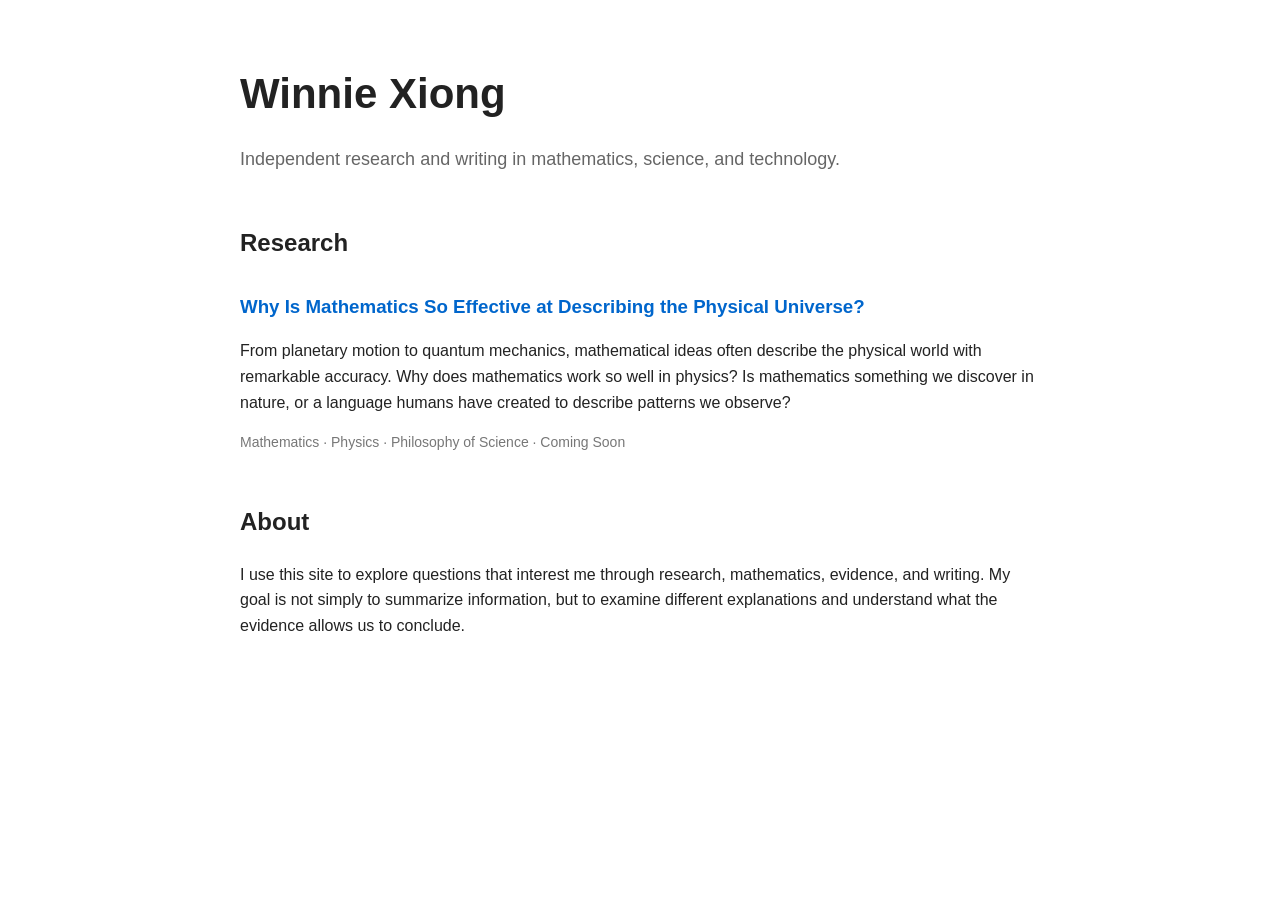
==== index.html @ 998c2522 "Create initial homepage" ====
<!DOCTYPE html>
<html lang="en">

<head>
  <meta charset="UTF-8">
  <meta name="viewport" content="width=device-width, initial-scale=1.0">

  <title>Winnie Xiong | Research & Writing</title>

  <style>
    body {
      max-width: 800px;
      margin: 60px auto;
      padding: 0 20px;
      font-family: Arial, sans-serif;
      line-height: 1.6;
      color: #222;
    }

    h1 {
      font-size: 42px;
      margin-bottom: 5px;
    }

    .subtitle {
      color: #666;
      font-size: 18px;
    }

    h2 {
      margin-top: 50px;
    }

    .article {
      margin: 30px 0;
    }

    .article h3 {
      margin-bottom: 5px;
    }

    a {
      color: #0066cc;
      text-decoration: none;
    }

    a:hover {
      text-decoration: underline;
    }

    .topic {
      color: #777;
      font-size: 14px;
    }
  </style>
</head>

<body>

  <h1>Winnie Xiong</h1>

  <p class="subtitle">
    Independent research and writing in mathematics, science, and technology.
  </p>

  <h2>Research</h2>

  <div class="article">

    <h3>
      <a href="#">
        Why Is Mathematics So Effective at Describing the Physical Universe?
      </a>
    </h3>

    <p>
      From planetary motion to quantum mechanics, mathematical ideas often
      describe the physical world with remarkable accuracy. Why does mathematics
      work so well in physics? Is mathematics something we discover in nature,
      or a language humans have created to describe patterns we observe?
    </p>

    <p class="topic">
      Mathematics · Physics · Philosophy of Science · Coming Soon
    </p>

  </div>

  <h2>About</h2>

  <p>
    I use this site to explore questions that interest me through research,
    mathematics, evidence, and writing. My goal is not simply to summarize
    information, but to examine different explanations and understand what
    the evidence allows us to conclude.
  </p>

</body>

</html>
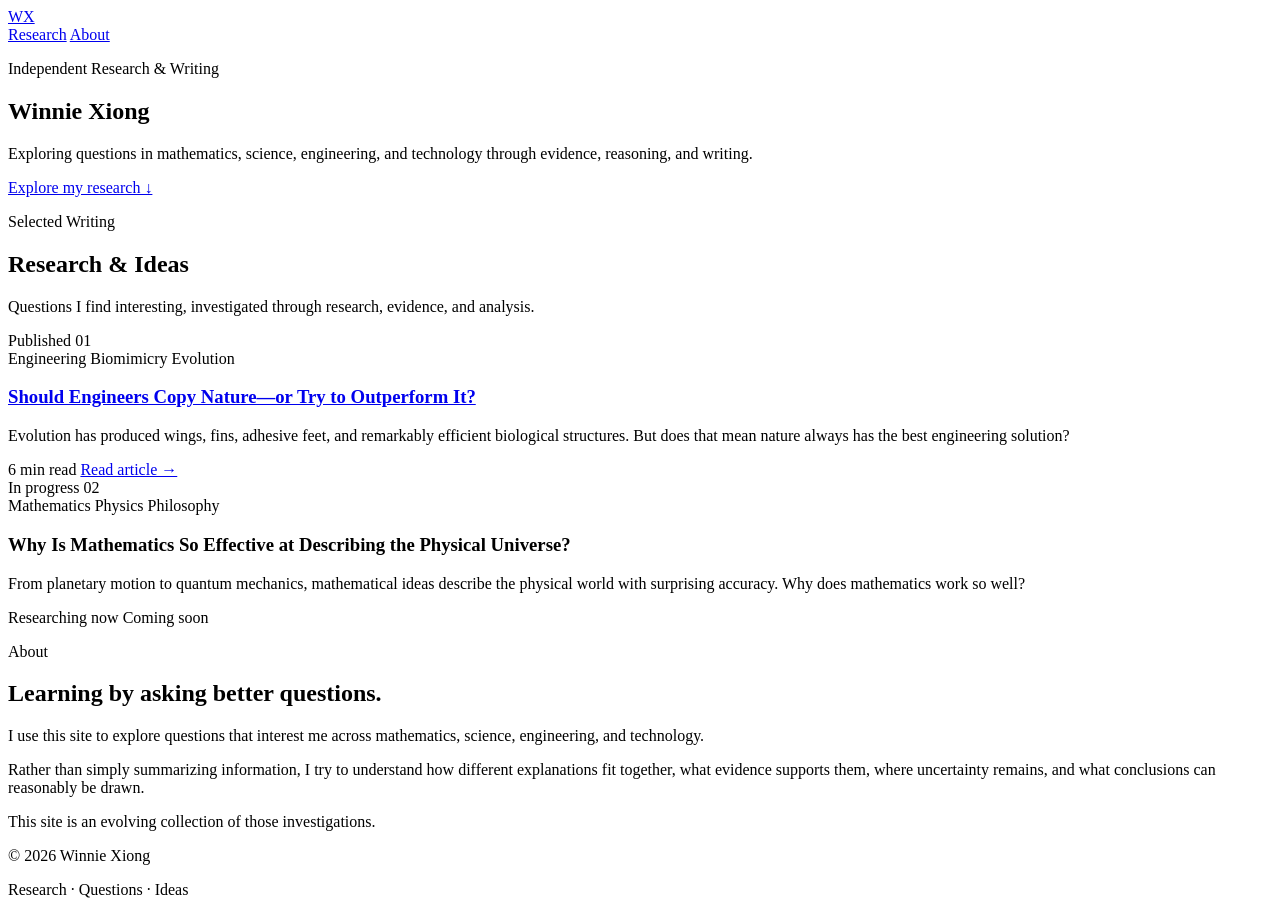
==== commit 3312ec3f: "Redesign research homepage" ====
--- a/index.html
+++ b/index.html
@@ -5,95 +5,235 @@
   <meta charset="UTF-8">
   <meta name="viewport" content="width=device-width, initial-scale=1.0">
 
+  <meta
+    name="description"
+    content="Independent research and writing by Winnie Xiong in mathematics, science, engineering, and technology."
+  >
+
   <title>Winnie Xiong | Research & Writing</title>
 
-  <style>
-    body {
-      max-width: 800px;
-      margin: 60px auto;
-      padding: 0 20px;
-      font-family: Arial, sans-serif;
-      line-height: 1.6;
-      color: #222;
-    }
-
-    h1 {
-      font-size: 42px;
-      margin-bottom: 5px;
-    }
-
-    .subtitle {
-      color: #666;
-      font-size: 18px;
-    }
-
-    h2 {
-      margin-top: 50px;
-    }
-
-    .article {
-      margin: 30px 0;
-    }
-
-    .article h3 {
-      margin-bottom: 5px;
-    }
-
-    a {
-      color: #0066cc;
-      text-decoration: none;
-    }
-
-    a:hover {
-      text-decoration: underline;
-    }
-
-    .topic {
-      color: #777;
-      font-size: 14px;
-    }
-  </style>
+  <link rel="stylesheet" href="style.css">
 </head>
 
 <body>
 
-  <h1>Winnie Xiong</h1>
-
-  <p class="subtitle">
-    Independent research and writing in mathematics, science, and technology.
-  </p>
-
-  <h2>Research</h2>
-
-  <div class="article">
-
-    <h3>
-      <a href="#">
-        Why Is Mathematics So Effective at Describing the Physical Universe?
-      </a>
-    </h3>
-
-    <p>
-      From planetary motion to quantum mechanics, mathematical ideas often
-      describe the physical world with remarkable accuracy. Why does mathematics
-      work so well in physics? Is mathematics something we discover in nature,
-      or a language humans have created to describe patterns we observe?
-    </p>
-
-    <p class="topic">
-      Mathematics · Physics · Philosophy of Science · Coming Soon
-    </p>
-
-  </div>
-
-  <h2>About</h2>
-
-  <p>
-    I use this site to explore questions that interest me through research,
-    mathematics, evidence, and writing. My goal is not simply to summarize
-    information, but to examine different explanations and understand what
-    the evidence allows us to conclude.
-  </p>
+  <header class="site-header">
+    <div class="container nav-container">
+
+      <a class="logo" href="index.html">WX</a>
+
+      <nav>
+        <a href="#research">Research</a>
+        <a href="#about">About</a>
+      </nav>
+
+    </div>
+  </header>
+
+
+  <main>
+
+    <!-- HERO -->
+
+    <section class="hero">
+      <div class="container hero-content">
+
+        <p class="eyebrow">Independent Research & Writing</p>
+
+        <h1>
+          Winnie Xiong
+        </h1>
+
+        <p class="hero-description">
+          Exploring questions in mathematics, science, engineering,
+          and technology through evidence, reasoning, and writing.
+        </p>
+
+        <a class="button" href="#research">
+          Explore my research ↓
+        </a>
+
+      </div>
+    </section>
+
+
+    <!-- RESEARCH -->
+
+    <section class="section" id="research">
+
+      <div class="container">
+
+        <div class="section-heading">
+
+          <div>
+            <p class="eyebrow">Selected Writing</p>
+            <h2>Research & Ideas</h2>
+          </div>
+
+          <p class="section-intro">
+            Questions I find interesting, investigated through research,
+            evidence, and analysis.
+          </p>
+
+        </div>
+
+
+        <div class="research-grid">
+
+          <!-- BIOMIMICRY ARTICLE -->
+
+          <article class="card featured-card">
+
+            <div class="card-top">
+
+              <span class="status published">
+                Published
+              </span>
+
+              <span class="number">
+                01
+              </span>
+
+            </div>
+
+            <div class="tags">
+              <span>Engineering</span>
+              <span>Biomimicry</span>
+              <span>Evolution</span>
+            </div>
+
+            <h3>
+              <a href="articles/biomimicry.html">
+                Should Engineers Copy Nature—or Try to Outperform It?
+              </a>
+            </h3>
+
+            <p>
+              Evolution has produced wings, fins, adhesive feet, and
+              remarkably efficient biological structures. But does that
+              mean nature always has the best engineering solution?
+            </p>
+
+            <div class="card-footer">
+
+              <span>6 min read</span>
+
+              <a
+                class="read-link"
+                href="articles/biomimicry.html"
+              >
+                Read article →
+              </a>
+
+            </div>
+
+          </article>
+
+
+          <!-- MATHEMATICS ARTICLE -->
+
+          <article class="card">
+
+            <div class="card-top">
+
+              <span class="status progress">
+                In progress
+              </span>
+
+              <span class="number">
+                02
+              </span>
+
+            </div>
+
+            <div class="tags">
+              <span>Mathematics</span>
+              <span>Physics</span>
+              <span>Philosophy</span>
+            </div>
+
+            <h3>
+              Why Is Mathematics So Effective at Describing the Physical Universe?
+            </h3>
+
+            <p>
+              From planetary motion to quantum mechanics, mathematical ideas
+              describe the physical world with surprising accuracy. Why does
+              mathematics work so well?
+            </p>
+
+            <div class="card-footer">
+
+              <span>Researching now</span>
+
+              <span class="coming-soon">
+                Coming soon
+              </span>
+
+            </div>
+
+          </article>
+
+        </div>
+
+      </div>
+
+    </section>
+
+
+    <!-- ABOUT -->
+
+    <section class="section about-section" id="about">
+
+      <div class="container about-grid">
+
+        <div>
+          <p class="eyebrow">About</p>
+          <h2>Learning by asking better questions.</h2>
+        </div>
+
+        <div class="about-text">
+
+          <p>
+            I use this site to explore questions that interest me across
+            mathematics, science, engineering, and technology.
+          </p>
+
+          <p>
+            Rather than simply summarizing information, I try to understand
+            how different explanations fit together, what evidence supports
+            them, where uncertainty remains, and what conclusions can
+            reasonably be drawn.
+          </p>
+
+          <p>
+            This site is an evolving collection of those investigations.
+          </p>
+
+        </div>
+
+      </div>
+
+    </section>
+
+  </main>
+
+
+  <footer>
+
+    <div class="container footer-content">
+
+      <p>
+        © 2026 Winnie Xiong
+      </p>
+
+      <p>
+        Research · Questions · Ideas
+      </p>
+
+    </div>
+
+  </footer>
 
 </body>
 
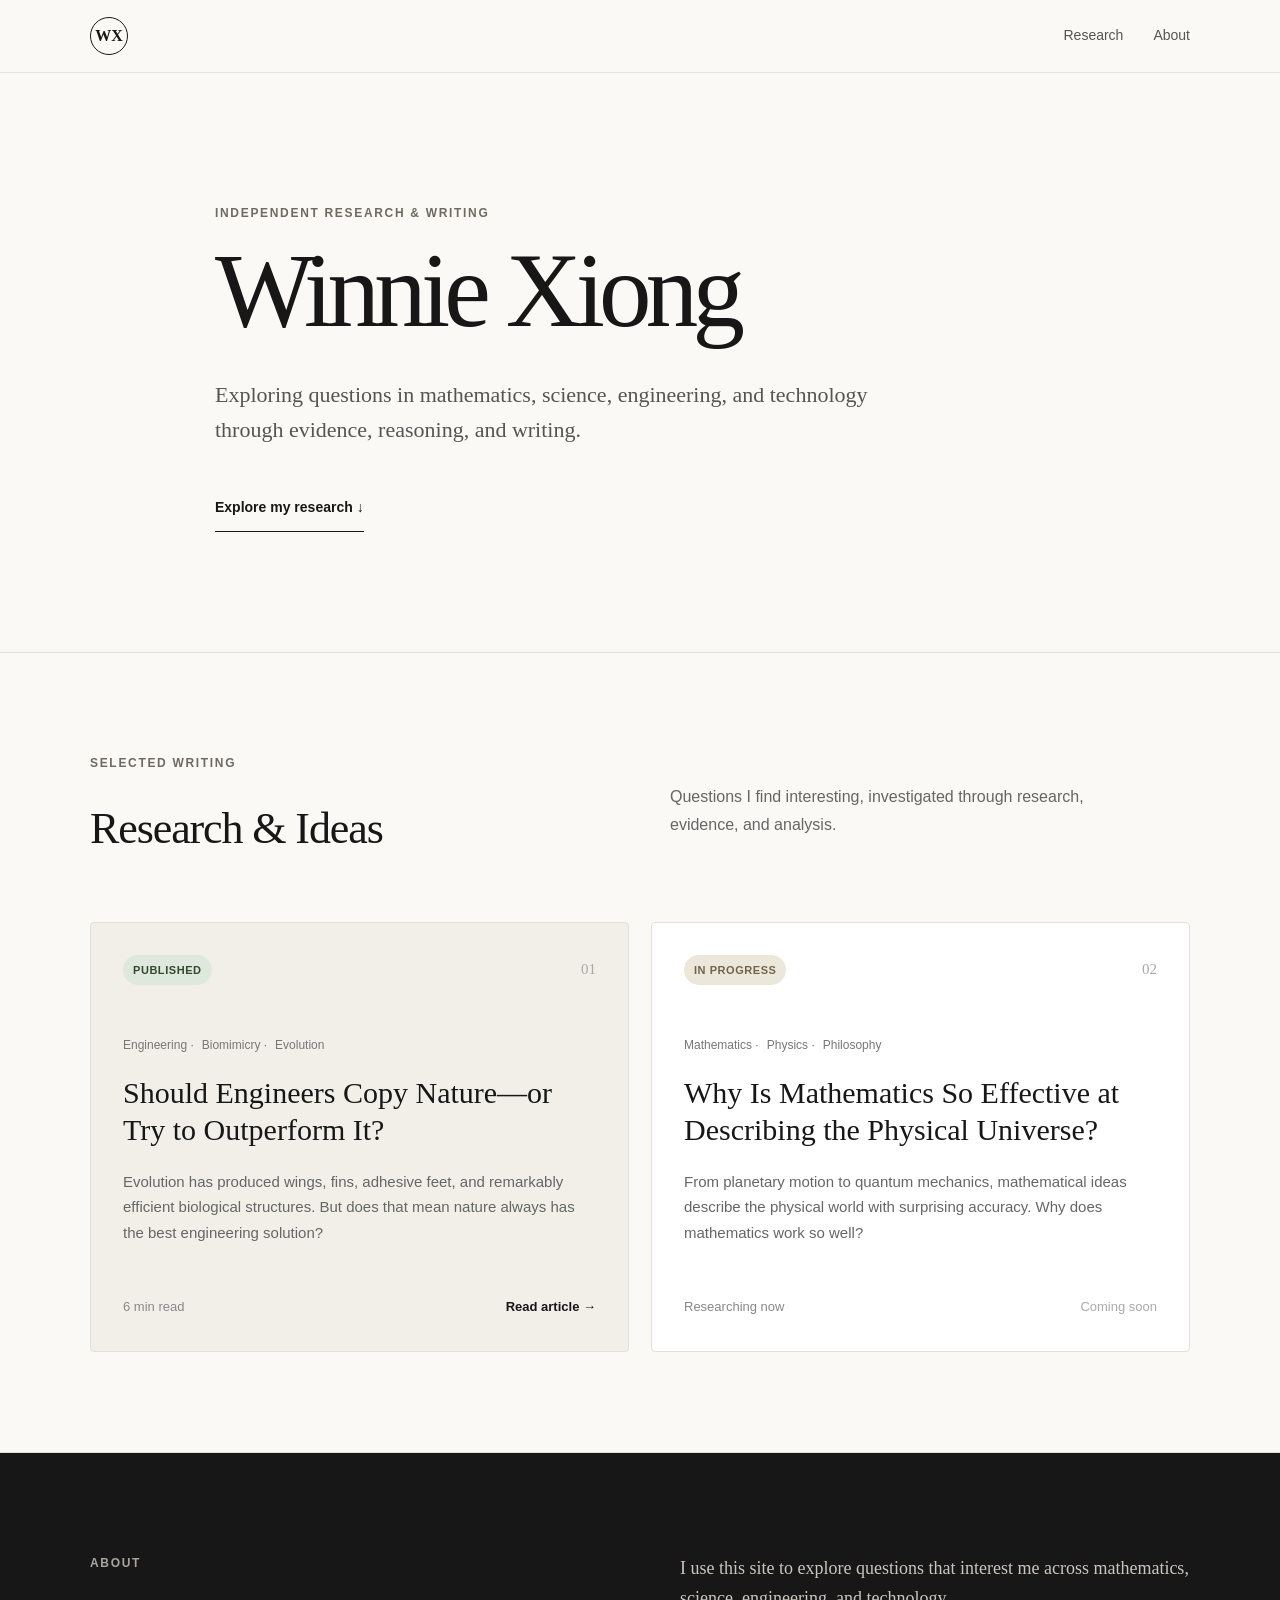
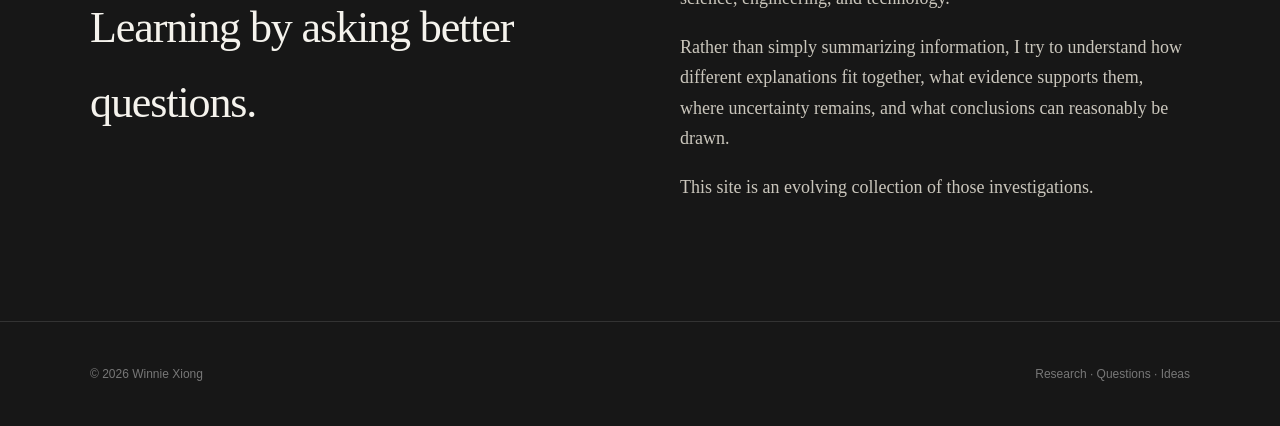
==== commit 481003b5: "Add GoatCounter script for analytics tracking" ====
--- a/index.html
+++ b/index.html
@@ -14,7 +14,11 @@
 
   <link rel="stylesheet" href="style.css">
 </head>
-
+<script
+  data-goatcounter="https://wxresearch.goatcounter.com/count"
+  async
+  src="https://gc.zgo.at/count.js">
+</script>
 <body>
 
   <header class="site-header">
--- a/style.css
+++ b/style.css
@@ -0,0 +1,456 @@
+/* ------------------------------
+   Base
+------------------------------ */
+
+* {
+  box-sizing: border-box;
+}
+
+html {
+  scroll-behavior: smooth;
+}
+
+body {
+  margin: 0;
+  background: #faf9f6;
+  color: #171717;
+
+  font-family:
+    Inter,
+    -apple-system,
+    BlinkMacSystemFont,
+    "Segoe UI",
+    sans-serif;
+
+  line-height: 1.7;
+}
+
+a {
+  color: inherit;
+}
+
+.container {
+  width: min(1100px, calc(100% - 48px));
+  margin: 0 auto;
+}
+
+
+/* ------------------------------
+   Navigation
+------------------------------ */
+
+.site-header {
+  background: rgba(250, 249, 246, 0.92);
+  border-bottom: 1px solid #e8e5df;
+  position: sticky;
+  top: 0;
+  z-index: 10;
+  backdrop-filter: blur(12px);
+}
+
+.nav-container {
+  height: 72px;
+
+  display: flex;
+  align-items: center;
+  justify-content: space-between;
+}
+
+.logo {
+  width: 38px;
+  height: 38px;
+
+  display: flex;
+  align-items: center;
+  justify-content: center;
+
+  border: 1px solid #171717;
+  border-radius: 50%;
+
+  font-family: Georgia, serif;
+  font-weight: bold;
+
+  text-decoration: none;
+}
+
+nav {
+  display: flex;
+  gap: 30px;
+}
+
+nav a {
+  color: #555;
+  text-decoration: none;
+  font-size: 14px;
+}
+
+nav a:hover {
+  color: #111;
+}
+
+
+/* ------------------------------
+   Hero
+------------------------------ */
+
+.hero {
+  padding: 130px 0 120px;
+}
+
+.hero-content {
+  max-width: 850px;
+}
+
+.eyebrow {
+  margin: 0 0 18px;
+
+  color: #6f6a61;
+
+  font-size: 12px;
+  font-weight: 700;
+
+  letter-spacing: 0.14em;
+  text-transform: uppercase;
+}
+
+.hero h1 {
+  margin: 0;
+
+  font-family: Georgia, "Times New Roman", serif;
+  font-weight: 400;
+
+  font-size: clamp(60px, 9vw, 105px);
+  line-height: 0.95;
+
+  letter-spacing: -0.055em;
+}
+
+.hero-description {
+  max-width: 680px;
+
+  margin: 36px 0 36px;
+
+  color: #555;
+
+  font-family: Georgia, "Times New Roman", serif;
+  font-size: 22px;
+  line-height: 1.6;
+}
+
+.button {
+  display: inline-block;
+
+  padding: 12px 0;
+
+  border-bottom: 1px solid #171717;
+
+  font-size: 14px;
+  font-weight: 600;
+
+  text-decoration: none;
+}
+
+
+/* ------------------------------
+   Sections
+------------------------------ */
+
+.section {
+  padding: 100px 0;
+
+  border-top: 1px solid #e2dfd8;
+}
+
+.section-heading {
+  display: grid;
+
+  grid-template-columns: 1fr 1fr;
+
+  gap: 60px;
+
+  margin-bottom: 55px;
+}
+
+.section-heading h2,
+.about-grid h2 {
+  margin: 0;
+
+  font-family: Georgia, "Times New Roman", serif;
+  font-size: 44px;
+  font-weight: 400;
+
+  letter-spacing: -0.025em;
+}
+
+.section-intro {
+  max-width: 440px;
+
+  margin: 30px 0 0;
+
+  color: #666;
+
+  font-size: 16px;
+}
+
+
+/* ------------------------------
+   Research Cards
+------------------------------ */
+
+.research-grid {
+  display: grid;
+
+  grid-template-columns: repeat(2, minmax(0, 1fr));
+
+  gap: 22px;
+}
+
+.card {
+  min-height: 430px;
+
+  padding: 32px;
+
+  background: #ffffff;
+
+  border: 1px solid #e3e0d9;
+  border-radius: 4px;
+
+  display: flex;
+  flex-direction: column;
+
+  transition:
+    transform 0.2s ease,
+    box-shadow 0.2s ease;
+}
+
+.card:hover {
+  transform: translateY(-3px);
+
+  box-shadow:
+    0 12px 40px rgba(0, 0, 0, 0.06);
+}
+
+.featured-card {
+  background: #f1efe8;
+}
+
+.card-top {
+  display: flex;
+
+  justify-content: space-between;
+  align-items: center;
+
+  margin-bottom: 50px;
+}
+
+.status {
+  padding: 6px 10px;
+
+  border-radius: 20px;
+
+  font-size: 11px;
+  font-weight: 700;
+
+  letter-spacing: 0.05em;
+  text-transform: uppercase;
+}
+
+.published {
+  background: #dfe8dc;
+  color: #31492e;
+}
+
+.progress {
+  background: #ece7db;
+  color: #72634d;
+}
+
+.number {
+  color: #aaa;
+
+  font-family: Georgia, serif;
+  font-size: 15px;
+}
+
+.tags {
+  display: flex;
+  flex-wrap: wrap;
+
+  gap: 8px;
+
+  margin-bottom: 18px;
+}
+
+.tags span {
+  color: #777;
+
+  font-size: 12px;
+}
+
+.tags span:not(:last-child)::after {
+  content: " ·";
+}
+
+.card h3 {
+  margin: 0 0 20px;
+
+  font-family: Georgia, "Times New Roman", serif;
+  font-size: 30px;
+  font-weight: 400;
+
+  line-height: 1.25;
+}
+
+.card h3 a {
+  text-decoration: none;
+}
+
+.card h3 a:hover {
+  text-decoration: underline;
+  text-decoration-thickness: 1px;
+  text-underline-offset: 5px;
+}
+
+.card > p {
+  margin: 0;
+
+  color: #666;
+
+  font-size: 15px;
+}
+
+.card-footer {
+  margin-top: auto;
+  padding-top: 40px;
+
+  display: flex;
+  justify-content: space-between;
+  align-items: center;
+
+  color: #888;
+
+  font-size: 13px;
+}
+
+.read-link {
+  color: #171717;
+
+  font-weight: 600;
+
+  text-decoration: none;
+}
+
+.coming-soon {
+  color: #aaa;
+}
+
+
+/* ------------------------------
+   About
+------------------------------ */
+
+.about-section {
+  background: #171717;
+  color: #f5f3ed;
+}
+
+.about-section .eyebrow {
+  color: #aaa69c;
+}
+
+.about-grid {
+  display: grid;
+
+  grid-template-columns: 1fr 1fr;
+
+  gap: 80px;
+}
+
+.about-text {
+  color: #cac6bc;
+
+  font-family: Georgia, "Times New Roman", serif;
+
+  font-size: 18px;
+}
+
+.about-text p:first-child {
+  margin-top: 0;
+}
+
+
+/* ------------------------------
+   Footer
+------------------------------ */
+
+footer {
+  background: #171717;
+  color: #777;
+
+  border-top: 1px solid #333;
+}
+
+.footer-content {
+  padding: 30px 0;
+
+  display: flex;
+  justify-content: space-between;
+
+  font-size: 12px;
+}
+
+
+/* ------------------------------
+   Mobile
+------------------------------ */
+
+@media (max-width: 750px) {
+
+  .container {
+    width: min(100% - 32px, 1100px);
+  }
+
+  .hero {
+    padding: 95px 0 85px;
+  }
+
+  .hero h1 {
+    font-size: 58px;
+  }
+
+  .hero-description {
+    font-size: 19px;
+  }
+
+  .section {
+    padding: 75px 0;
+  }
+
+  .section-heading,
+  .about-grid,
+  .research-grid {
+    grid-template-columns: 1fr;
+  }
+
+  .section-heading {
+    gap: 5px;
+  }
+
+  .about-grid {
+    gap: 40px;
+  }
+
+  .card {
+    min-height: 390px;
+  }
+
+  nav {
+    gap: 18px;
+  }
+
+  .footer-content {
+    flex-direction: column;
+    gap: 5px;
+  }
+
+}
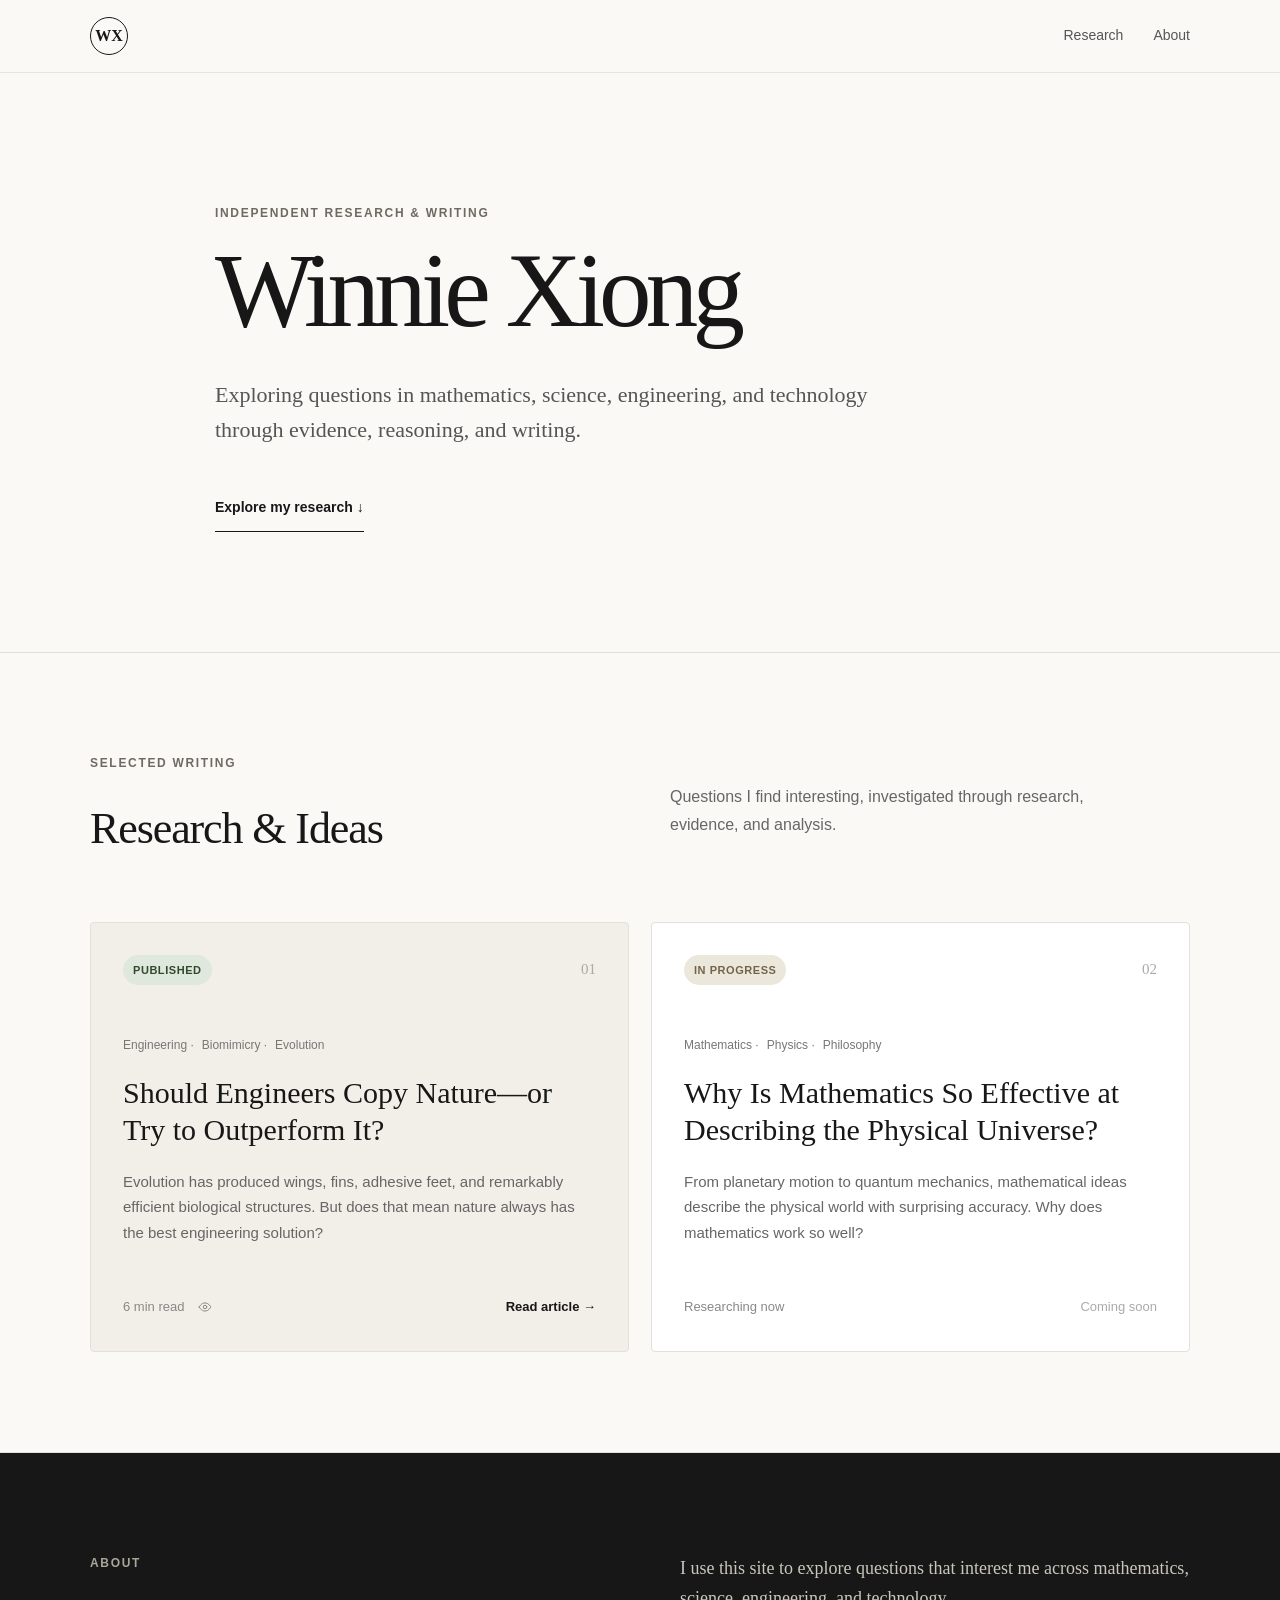
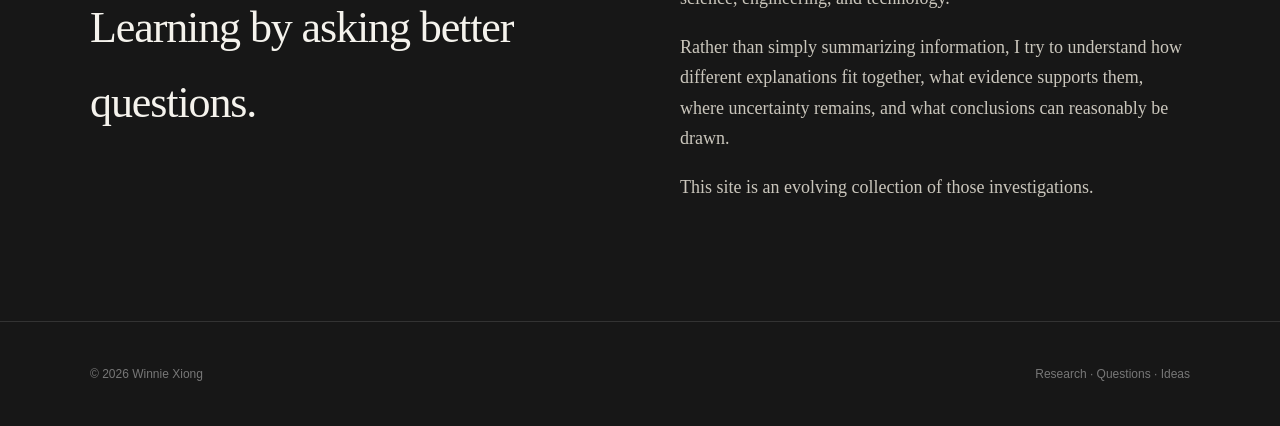
==== commit 4d1051d5: "Show biomimicry article views on homepage research card" ====
--- a/index.html
+++ b/index.html
@@ -13,6 +13,21 @@
   <title>Winnie Xiong | Research & Writing</title>
 
   <link rel="stylesheet" href="style.css">
+  <style>
+    .article-card-details {
+      display: inline-flex;
+      align-items: center;
+      gap: 14px;
+      flex-wrap: wrap;
+    }
+    .article-card-views {
+      display: inline-flex;
+      align-items: center;
+      gap: 6px;
+      color: #888;
+      white-space: nowrap;
+    }
+  </style>
 </head>
 <script
   data-goatcounter="https://wxresearch.goatcounter.com/count"
@@ -120,7 +135,18 @@
 
             <div class="card-footer">
 
-              <span>6 min read</span>
+              <span class="article-card-details">
+                <span>6 min read</span>
+                <span class="article-card-views" id="biomimicry-home-views" hidden>
+                  <svg aria-hidden="true" width="14" height="14" viewBox="0 0 24 24"
+                       fill="none" stroke="currentColor" stroke-width="1.7"
+                       stroke-linecap="round" stroke-linejoin="round">
+                    <path d="M2 12s3.5-7 10-7 10 7 10 7-3.5 7-10 7S2 12 2 12Z"></path>
+                    <circle cx="12" cy="12" r="3"></circle>
+                  </svg>
+                  <span id="biomimicry-home-count"></span>
+                </span>
+              </span>
 
               <a
                 class="read-link"
@@ -239,6 +265,25 @@
 
   </footer>
 
+  <script>
+    window.addEventListener("load", async function () {
+      const wrapper = document.getElementById("biomimicry-home-views");
+      const counter = document.getElementById("biomimicry-home-count");
+      try {
+        const articlePath = "/articles/biomimicry.html";
+        const endpoint = "https://wxresearch.goatcounter.com/counter/" +
+          encodeURIComponent(articlePath) + ".json";
+        const response = await fetch(endpoint);
+        if (!response.ok) throw new Error("View count unavailable");
+        const data = await response.json();
+        if (data.count == null) throw new Error("Missing view count");
+        counter.textContent = data.count + " views";
+        wrapper.hidden = false;
+      } catch (error) {
+        // Keep the card clean if the public counter is unavailable.
+      }
+    });
+  </script>
 </body>
 
 </html>
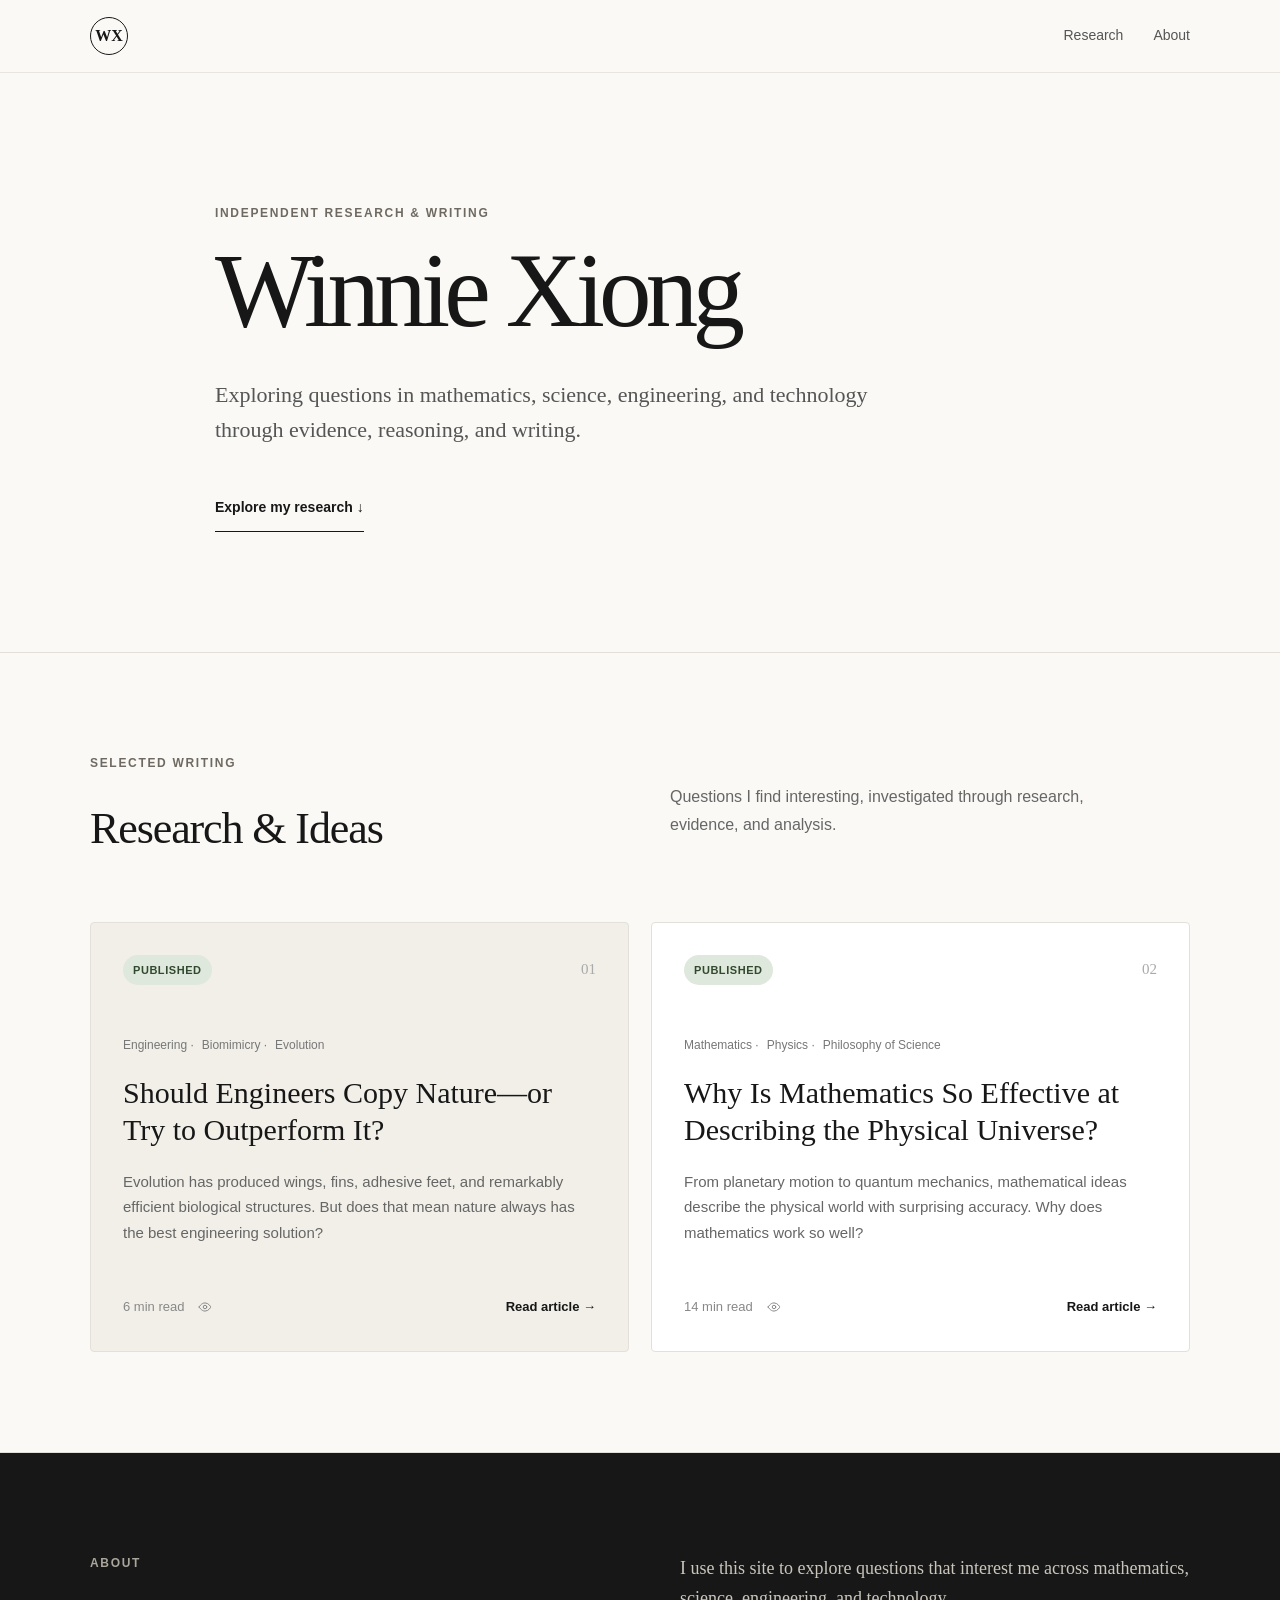
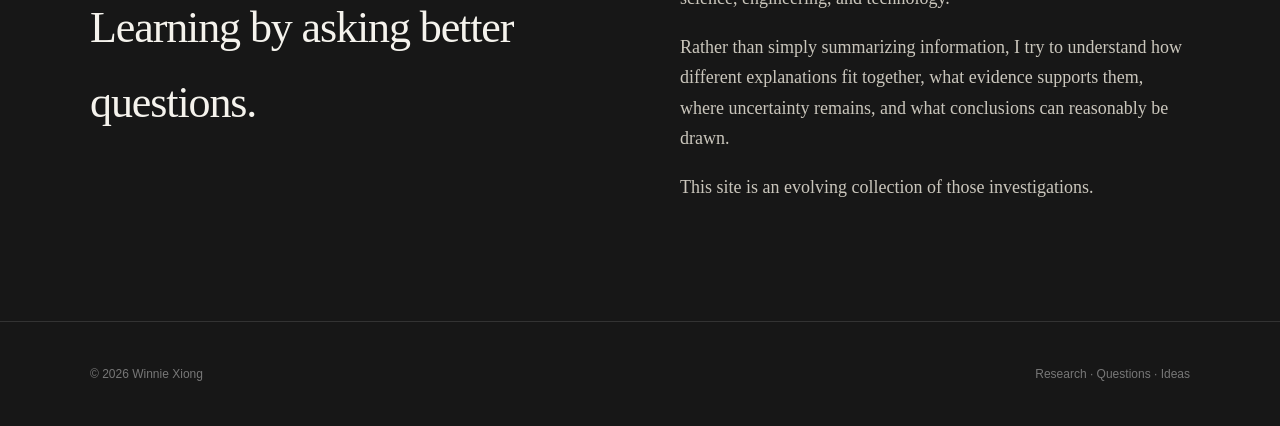
==== commit aa3b2a2e: "Publish mathematics research homepage card and view counter" ====
--- a/index.html
+++ b/index.html
@@ -4,7 +4,7 @@
 <head>
   <meta charset="UTF-8">
   <meta name="viewport" content="width=device-width, initial-scale=1.0">
-
+  <meta name="google-site-verification" content="34hgSMpipDm6D7_AFcHOH1ztGL6oUWR7RAYFdUmT0Kc" />
   <meta
     name="description"
     content="Independent research and writing by Winnie Xiong in mathematics, science, engineering, and technology."
@@ -166,8 +166,8 @@
 
             <div class="card-top">
 
-              <span class="status progress">
-                In progress
+              <span class="status published">
+                Published
               </span>
 
               <span class="number">
@@ -179,11 +179,13 @@
             <div class="tags">
               <span>Mathematics</span>
               <span>Physics</span>
-              <span>Philosophy</span>
+              <span>Philosophy of Science</span>
             </div>
 
             <h3>
-              Why Is Mathematics So Effective at Describing the Physical Universe?
+              <a href="articles/mathematics.html">
+                Why Is Mathematics So Effective at Describing the Physical Universe?
+              </a>
             </h3>
 
             <p>
@@ -194,11 +196,22 @@
 
             <div class="card-footer">
 
-              <span>Researching now</span>
-
-              <span class="coming-soon">
-                Coming soon
-              </span>
+              <span class="article-card-details">
+                <span>14 min read</span>
+                <span class="article-card-views" id="mathematics-home-views" hidden>
+                  <svg aria-hidden="true" width="14" height="14" viewBox="0 0 24 24"
+                       fill="none" stroke="currentColor" stroke-width="1.7"
+                       stroke-linecap="round" stroke-linejoin="round">
+                    <path d="M2 12s3.5-7 10-7 10 7 10 7-3.5 7-10 7S2 12 2 12Z"></path>
+                    <circle cx="12" cy="12" r="3"></circle>
+                  </svg>
+                  <span id="mathematics-home-count"></span>
+                </span>
+              </span>
+
+              <a class="read-link" href="articles/mathematics.html">
+                Read article →
+              </a>
 
             </div>
 
@@ -283,6 +296,23 @@
         // Keep the card clean if the public counter is unavailable.
       }
     });
+    window.addEventListener("load", async function () {
+      const wrapper = document.getElementById("mathematics-home-views");
+      const counter = document.getElementById("mathematics-home-count");
+      try {
+        const articlePath = "/articles/mathematics.html";
+        const endpoint = "https://wxresearch.goatcounter.com/counter/" +
+          encodeURIComponent(articlePath) + ".json";
+        const response = await fetch(endpoint);
+        if (!response.ok) throw new Error("View count unavailable");
+        const data = await response.json();
+        if (data.count == null) throw new Error("Missing view count");
+        counter.textContent = data.count + " views";
+        wrapper.hidden = false;
+      } catch (error) {
+        // Keep the card clean if the public counter is unavailable.
+      }
+    });
   </script>
 </body>
 
